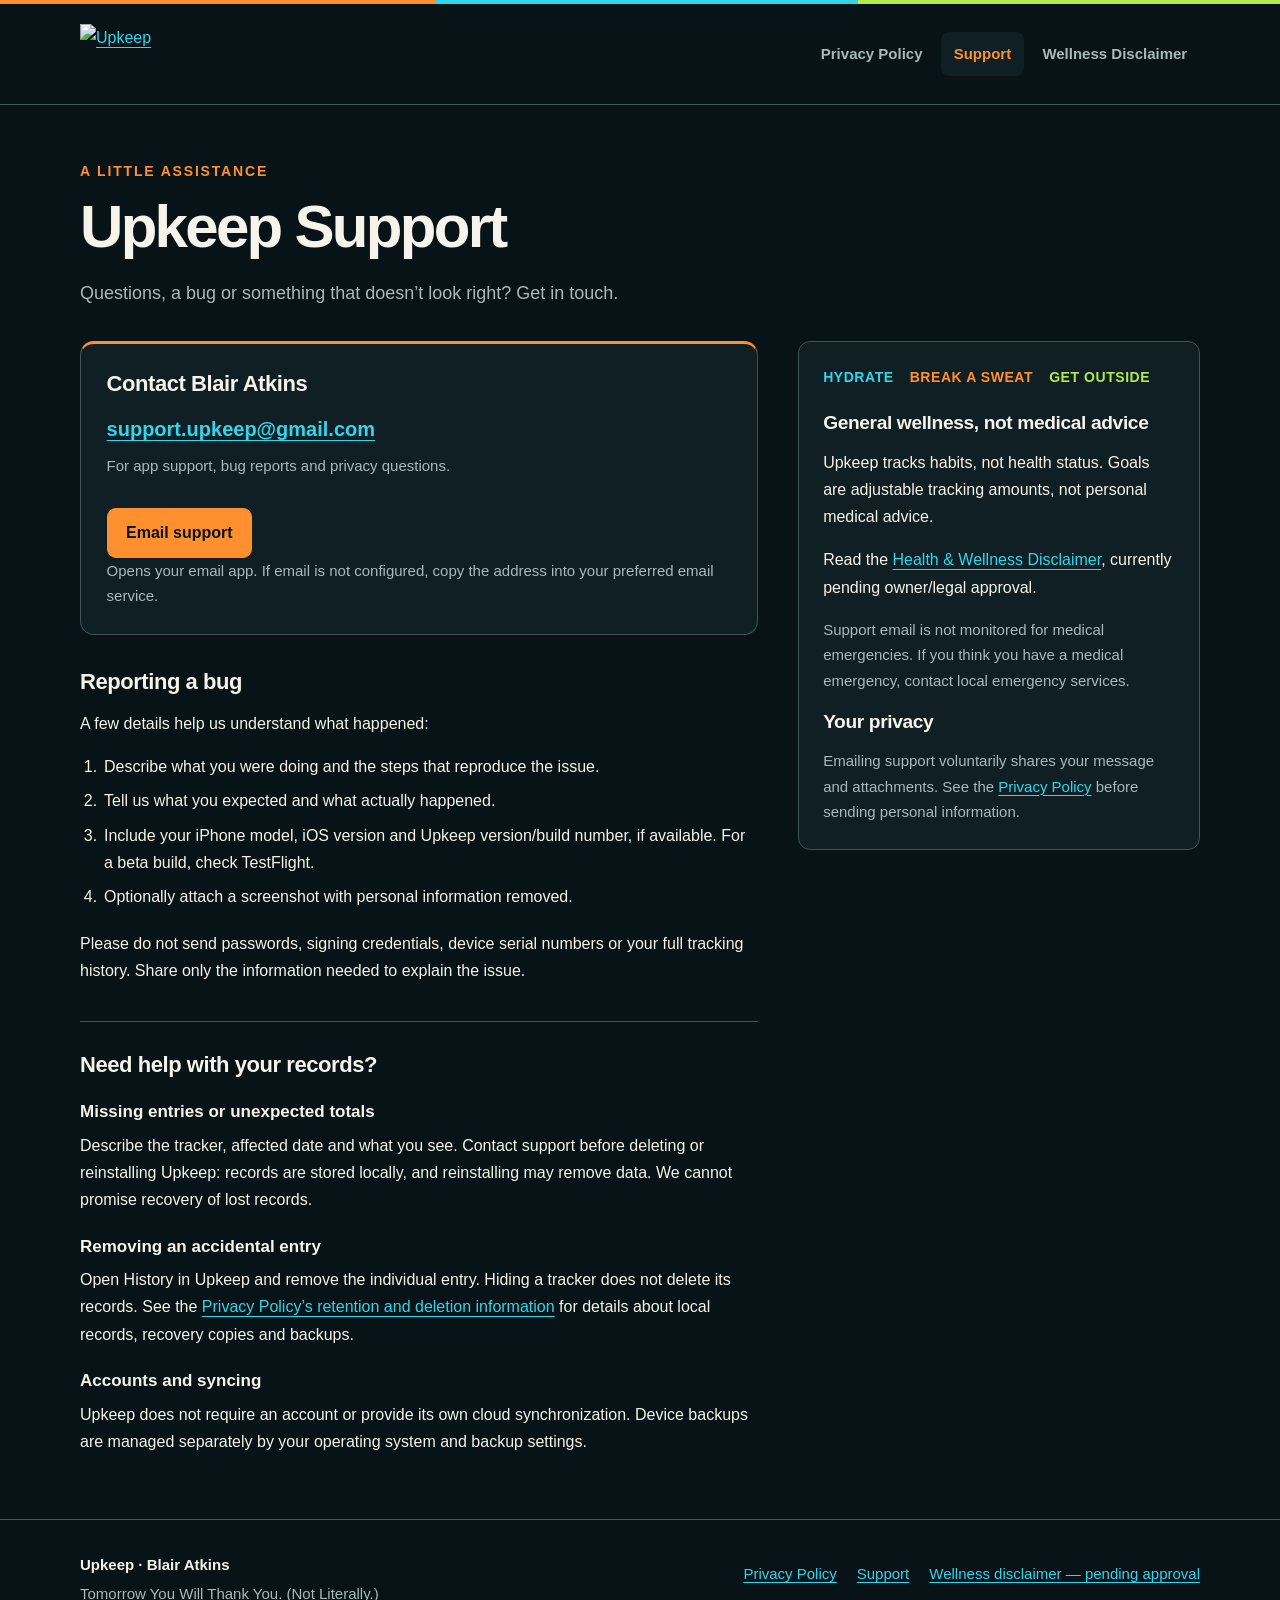
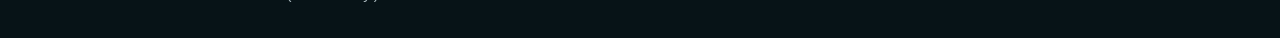
==== support.html @ 1b0d9594 "Add files via upload" ====
<!doctype html>
<html lang="en">
<head>
  <meta charset="utf-8">
  <meta name="viewport" content="width=device-width, initial-scale=1">
  <meta name="description" content="Get help with Upkeep. Contact Blair Atkins for support, bug reports and privacy questions.">
  <meta name="referrer" content="no-referrer">
  <meta http-equiv="Content-Security-Policy" content="default-src 'self'; script-src 'none'; style-src 'self'; img-src 'self'; font-src 'self'; connect-src 'none'; object-src 'none'; base-uri 'none'; form-action 'none'">
  <title>Support · Upkeep</title>
  <link rel="icon" type="image/png" href="assets/upkeep-icon.png">
  <link rel="stylesheet" href="styles.css">
</head>
<body>
  <a class="skip" href="#main">Skip to content</a>
  <header class="site-header"><div class="wrap header-inner"><a class="brand" href="index.html" aria-label="Upkeep Privacy Policy"><img src="assets/upkeep-wordmark.png" width="180" height="60" alt="Upkeep"></a><nav class="site-nav" aria-label="Main navigation"><a href="index.html">Privacy Policy</a><a href="support.html" aria-current="page">Support</a><a href="wellness.html">Wellness Disclaimer</a></nav></div></header>
  <main id="main" class="wrap" tabindex="-1">
    <div class="page-head"><p class="eyebrow">A little assistance</p><h1>Upkeep Support</h1><p class="lead">Questions, a bug or something that doesn’t look right? Get in touch.</p></div>
    <div class="layout support-layout">
      <article class="article">
        <div class="contact-card"><h2>Contact Blair Atkins</h2><a class="email-link" href="mailto:support.upkeep@gmail.com">support.upkeep@gmail.com</a><p class="small">For app support, bug reports and privacy questions.</p><a class="button" href="mailto:support.upkeep@gmail.com?subject=Upkeep%20support">Email support</a><p class="small">Opens your email app. If email is not configured, copy the address into your preferred email service.</p></div>
        <section><h2>Reporting a bug</h2><p>A few details help us understand what happened:</p><ol><li>Describe what you were doing and the steps that reproduce the issue.</li><li>Tell us what you expected and what actually happened.</li><li>Include your iPhone model, iOS version and Upkeep version/build number, if available. For a beta build, check TestFlight.</li><li>Optionally attach a screenshot with personal information removed.</li></ol><p>Please do not send passwords, signing credentials, device serial numbers or your full tracking history. Share only the information needed to explain the issue.</p></section>
        <section><h2>Need help with your records?</h2><h3>Missing entries or unexpected totals</h3><p>Describe the tracker, affected date and what you see. Contact support before deleting or reinstalling Upkeep: records are stored locally, and reinstalling may remove data. We cannot promise recovery of lost records.</p><h3>Removing an accidental entry</h3><p>Open History in Upkeep and remove the individual entry. Hiding a tracker does not delete its records. See the <a href="index.html#retention">Privacy Policy’s retention and deletion information</a> for details about local records, recovery copies and backups.</p><h3>Accounts and syncing</h3><p>Upkeep does not require an account or provide its own cloud synchronization. Device backups are managed separately by your operating system and backup settings.</p></section>
      </article>
      <aside class="support-aside"><div class="pillar-list" aria-label="Upkeep pillars"><span class="water">HYDRATE</span><span class="exercise">BREAK A SWEAT</span><span class="outside">GET OUTSIDE</span></div><h2>General wellness, not medical advice</h2><p>Upkeep tracks habits, not health status. Goals are adjustable tracking amounts, not personal medical advice.</p><p>Read the <a href="wellness.html">Health &amp; Wellness Disclaimer</a>, currently pending owner/legal approval.</p><p class="small">Support email is not monitored for medical emergencies. If you think you have a medical emergency, contact local emergency services.</p><h2>Your privacy</h2><p class="small">Emailing support voluntarily shares your message and attachments. See the <a href="index.html#links">Privacy Policy</a> before sending personal information.</p></aside>
    </div>
  </main>
  <footer class="site-footer"><div class="wrap footer-inner"><div><p class="footer-name">Upkeep · Blair Atkins</p><p>Tomorrow You Will Thank You. (Not Literally.)</p></div><nav class="footer-nav" aria-label="Footer navigation"><a href="index.html">Privacy Policy</a><a href="support.html">Support</a><a href="wellness.html">Wellness disclaimer — pending approval</a></nav></div></footer>
</body>
</html>
---- styles.css ----
:root{color-scheme:dark;--bg:#071317;--surface:#101f24;--elevated:#17282e;--ink:#f6f3ea;--muted:#a9b8bd;--line:#42535a;--orange:#ff902d;--cyan:#32d5ea;--lime:#b5e84f;font-family:-apple-system,BlinkMacSystemFont,"Segoe UI",sans-serif;font-size:16px;line-height:1.7}
*{box-sizing:border-box}
html{scroll-padding-top:2rem}
body{margin:0;background:var(--bg);color:var(--ink)}
body:before{content:"";display:block;height:4px;background:linear-gradient(90deg,var(--orange) 0 34%,var(--cyan) 34% 67%,var(--lime) 67%)}
a{color:var(--cyan);text-underline-offset:.22em;text-decoration-thickness:1px;overflow-wrap:anywhere}
a:hover{text-decoration-thickness:2px}
a:focus-visible,summary:focus-visible{outline:3px solid var(--cyan);outline-offset:5px;border-radius:3px}
.skip{position:absolute;top:-6rem;left:1rem;z-index:5;background:var(--ink);color:var(--bg);padding:.7rem 1rem}
.skip:focus{top:1rem}
.wrap{width:min(1120px,calc(100% - 3rem));margin-inline:auto}
.site-header{border-bottom:1px solid var(--line)}
.header-inner{display:flex;justify-content:space-between;align-items:center;gap:1.5rem;min-height:100px;padding-block:.6rem}
.brand{display:inline-flex;align-items:center;flex-shrink:0}
.brand img{display:block;width:180px;height:60px;object-fit:contain}
.site-nav{display:flex;align-items:center;gap:.35rem;flex-wrap:wrap}
.site-nav a{display:inline-flex;align-items:center;min-height:44px;padding:.45rem .8rem;text-decoration:none;color:var(--muted);border-radius:8px;font-size:.9375rem;font-weight:600}
.site-nav a:hover{color:var(--ink);background:var(--surface)}
.site-nav a[aria-current=page]{color:var(--orange);background:var(--surface)}
.page-head{padding-block:3.5rem 2rem;max-width:800px}
.eyebrow{font-size:.875rem;line-height:1.5;font-weight:700;letter-spacing:.13em;text-transform:uppercase;color:var(--orange);margin:0 0 .8rem}
h1{font-size:clamp(2.25rem,5.5vw,3.75rem);line-height:1.08;letter-spacing:-.045em;margin:0 0 1.15rem;font-weight:800}
.lead{font-size:1.125rem;line-height:1.7;color:var(--muted);max-width:690px;margin:0}
.page-meta{display:flex;gap:.5rem 1.5rem;flex-wrap:wrap;color:var(--muted);font-size:.9375rem;margin:1.25rem 0 0}
.page-meta strong{color:var(--ink);font-weight:600}
.layout{display:grid;grid-template-columns:230px minmax(0,1fr);gap:3.25rem;align-items:start;padding-bottom:4rem}
.toc{position:sticky;top:2rem;padding:1.2rem;border:1px solid var(--line);border-radius:12px;background:var(--surface)}
.toc h2{font-size:.875rem;letter-spacing:.1em;text-transform:uppercase;margin:0 0 .65rem;color:var(--muted)}
.toc ul{list-style:none;margin:0;padding:0}
.toc a{display:block;padding:.4rem 0;color:var(--ink);font-size:.9375rem;text-decoration:none;line-height:1.5}
.toc a:hover{color:var(--cyan);text-decoration:underline}
.article{min-width:0;max-width:760px}
.article section+section{margin-top:2.25rem;padding-top:1.75rem;border-top:1px solid var(--line)}
h2{font-size:1.375rem;line-height:1.35;letter-spacing:-.02em;margin:0 0 .8rem;font-weight:700}
h3{font-size:1.0625rem;line-height:1.5;margin:1.25rem 0 .45rem}
p{margin:0 0 1rem}
p:last-child{margin-bottom:0}
ul,ol{padding-left:1.35rem;margin:.5rem 0 1.25rem}
li{padding-left:.15rem;margin-bottom:.45rem}
.note{padding:1.25rem 1.4rem;border:1px solid var(--line);border-left:3px solid var(--cyan);border-radius:10px;background:var(--surface);margin:0 0 2rem}
.note p{color:var(--muted)}
.note strong{color:var(--ink)}
.pending{border-left-color:var(--orange)}
.pending .status{display:block;color:var(--orange);font-size:.875rem;font-weight:750;letter-spacing:.04em;margin-bottom:.5rem}
.contact-card{padding:1.6rem;border:1px solid var(--line);border-top:3px solid var(--orange);border-radius:14px;background:var(--surface);margin-bottom:2rem}
.contact-card h2{margin-bottom:.4rem}
.email-link{display:inline-flex;align-items:center;min-height:48px;font-size:clamp(1rem,2.3vw,1.25rem);font-weight:650}
.button{display:inline-flex;align-items:center;justify-content:center;min-height:48px;border:1px solid var(--orange);padding:.65rem 1.15rem;border-radius:9px;background:var(--orange);color:var(--bg);font-weight:750;text-decoration:none;margin:.8rem 0 0}
.button:hover{background:#ffad64}
.small{font-size:.9375rem;color:var(--muted)}
.support-layout{grid-template-columns:minmax(0,1.35fr) minmax(260px,.8fr);gap:2.5rem}
.support-aside{padding:1.5rem;border-radius:12px;background:var(--surface);border:1px solid var(--line)}
.support-aside h2{font-size:1.2rem}
.pillar-list{display:flex;gap:1rem;flex-wrap:wrap;font-size:.875rem;font-weight:750;letter-spacing:.04em;margin:0 0 1.3rem}
.water{color:var(--cyan)}.exercise{color:var(--orange)}.outside{color:var(--lime)}
.site-footer{border-top:1px solid var(--line);padding-block:2rem;color:var(--muted);font-size:.9375rem}
.footer-inner{display:flex;align-items:flex-start;justify-content:space-between;gap:1.5rem;flex-wrap:wrap}
.footer-name{color:var(--ink);font-weight:700;margin-bottom:.2rem}
.footer-nav{display:flex;gap:.2rem 1.25rem;flex-wrap:wrap}
.footer-nav a{min-height:44px;display:inline-flex;align-items:center}
@media(max-width:800px){.layout,.support-layout{grid-template-columns:1fr;gap:1.75rem}.toc{position:static}.toc ul{display:grid;grid-template-columns:repeat(2,minmax(0,1fr));column-gap:1rem}.header-inner{align-items:flex-start;flex-direction:column;gap:0;padding-block:.8rem}.brand img{width:165px;height:55px}.site-nav{width:100%;gap:.15rem}.site-nav a{padding-inline:.65rem}.page-head{padding-block:2.25rem 1.5rem}.layout{padding-bottom:2.5rem}}
@media(max-width:420px){.wrap{width:calc(100% - 2rem)}.toc ul{grid-template-columns:1fr}.site-nav a{font-size:.875rem;padding-inline:.55rem}.contact-card{padding:1.2rem}.note{padding:1.1rem}.footer-nav{flex-direction:column;gap:0}}
@media(prefers-reduced-motion:no-preference){html{scroll-behavior:smooth}}
@media print{html{color-scheme:light}body{background:white;color:black}body:before,.site-header,.site-footer,.toc,.skip,.button{display:none}.wrap{width:100%}.layout,.support-layout{display:block}.article{max-width:none}.page-head{padding-top:0}.lead,.page-meta,.small,.note p{color:#333}a{color:#111}.note,.contact-card,.support-aside{background:white;border-color:#666}.note strong,.page-meta strong{color:black}h2,h3{break-after:avoid}section{break-inside:auto}}
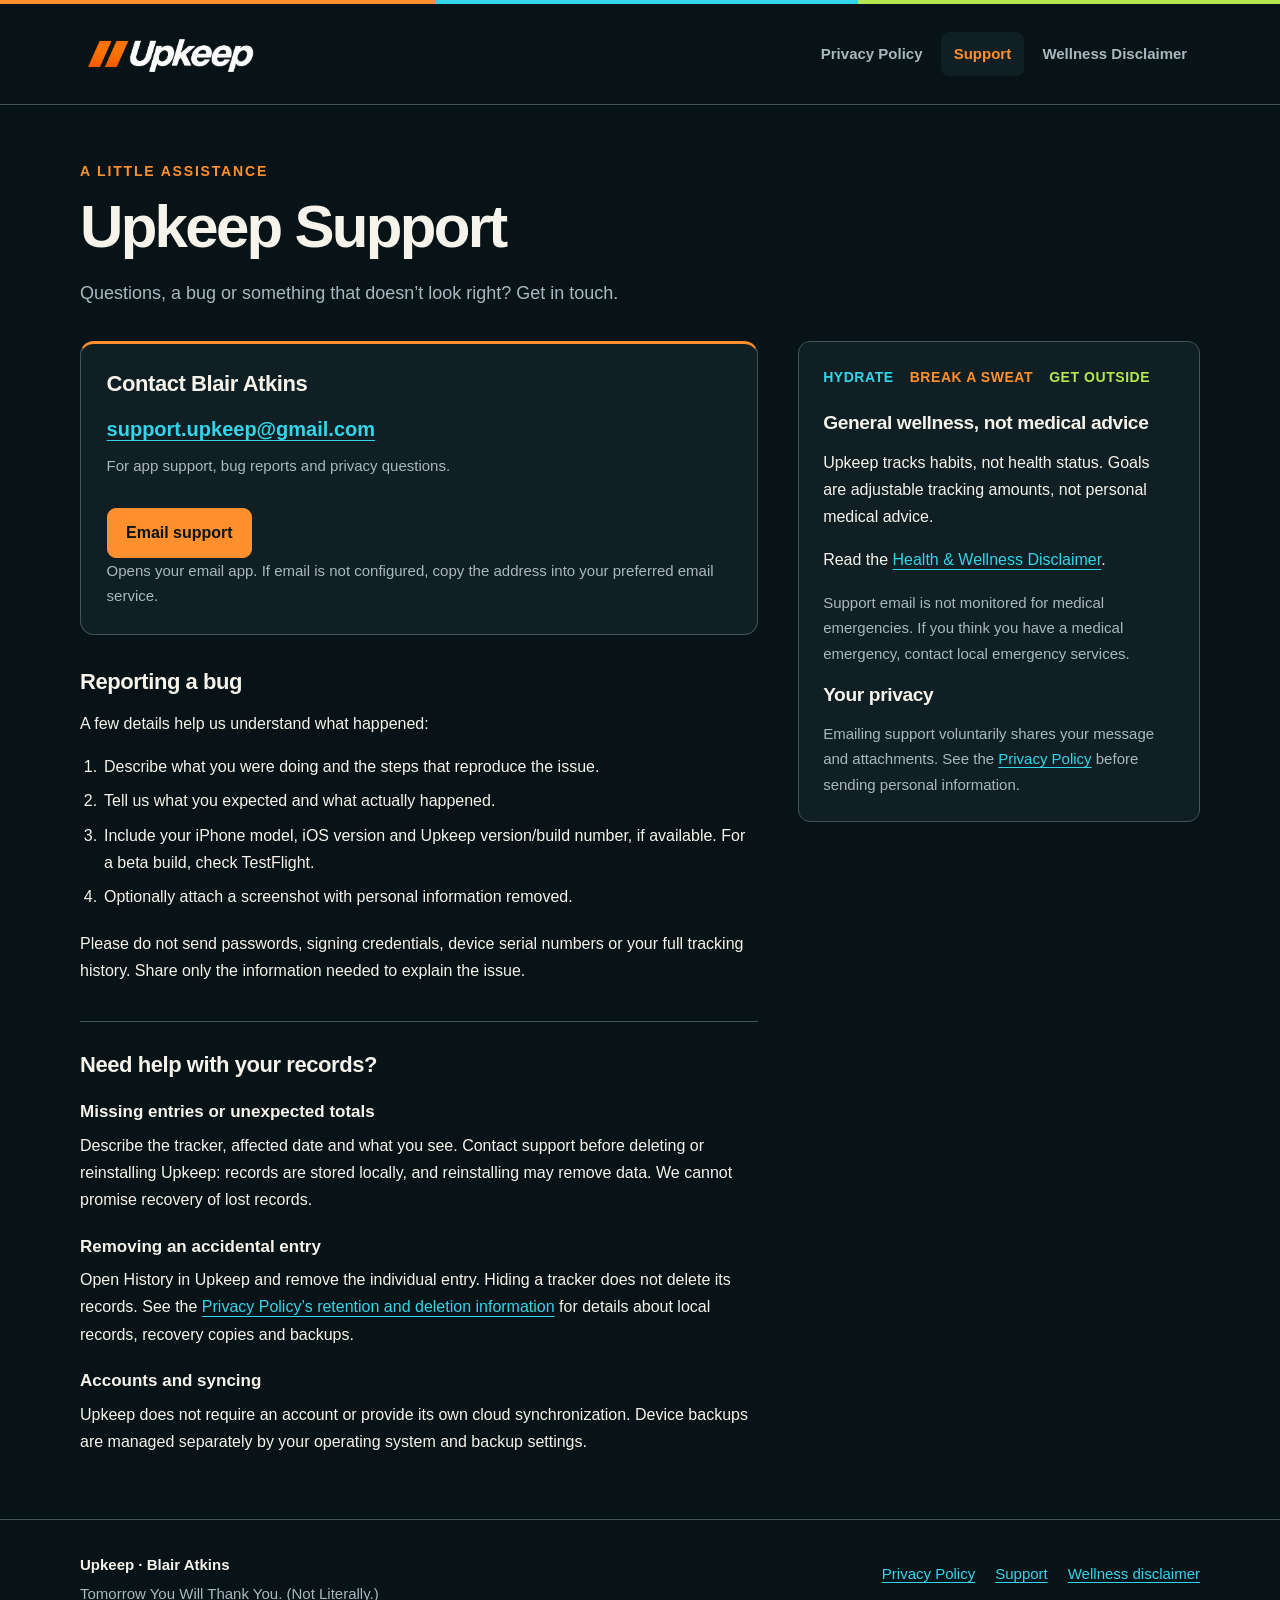
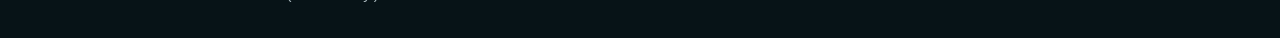
==== commit 5420da9e: "Approve wellness disclaimer for TestFlight beta" ====
--- a/support.html
+++ b/support.html
@@ -21,9 +21,9 @@
         <section><h2>Reporting a bug</h2><p>A few details help us understand what happened:</p><ol><li>Describe what you were doing and the steps that reproduce the issue.</li><li>Tell us what you expected and what actually happened.</li><li>Include your iPhone model, iOS version and Upkeep version/build number, if available. For a beta build, check TestFlight.</li><li>Optionally attach a screenshot with personal information removed.</li></ol><p>Please do not send passwords, signing credentials, device serial numbers or your full tracking history. Share only the information needed to explain the issue.</p></section>
         <section><h2>Need help with your records?</h2><h3>Missing entries or unexpected totals</h3><p>Describe the tracker, affected date and what you see. Contact support before deleting or reinstalling Upkeep: records are stored locally, and reinstalling may remove data. We cannot promise recovery of lost records.</p><h3>Removing an accidental entry</h3><p>Open History in Upkeep and remove the individual entry. Hiding a tracker does not delete its records. See the <a href="index.html#retention">Privacy Policy’s retention and deletion information</a> for details about local records, recovery copies and backups.</p><h3>Accounts and syncing</h3><p>Upkeep does not require an account or provide its own cloud synchronization. Device backups are managed separately by your operating system and backup settings.</p></section>
       </article>
-      <aside class="support-aside"><div class="pillar-list" aria-label="Upkeep pillars"><span class="water">HYDRATE</span><span class="exercise">BREAK A SWEAT</span><span class="outside">GET OUTSIDE</span></div><h2>General wellness, not medical advice</h2><p>Upkeep tracks habits, not health status. Goals are adjustable tracking amounts, not personal medical advice.</p><p>Read the <a href="wellness.html">Health &amp; Wellness Disclaimer</a>, currently pending owner/legal approval.</p><p class="small">Support email is not monitored for medical emergencies. If you think you have a medical emergency, contact local emergency services.</p><h2>Your privacy</h2><p class="small">Emailing support voluntarily shares your message and attachments. See the <a href="index.html#links">Privacy Policy</a> before sending personal information.</p></aside>
+      <aside class="support-aside"><div class="pillar-list" aria-label="Upkeep pillars"><span class="water">HYDRATE</span><span class="exercise">BREAK A SWEAT</span><span class="outside">GET OUTSIDE</span></div><h2>General wellness, not medical advice</h2><p>Upkeep tracks habits, not health status. Goals are adjustable tracking amounts, not personal medical advice.</p><p>Read the <a href="wellness.html">Health &amp; Wellness Disclaimer</a>.</p><p class="small">Support email is not monitored for medical emergencies. If you think you have a medical emergency, contact local emergency services.</p><h2>Your privacy</h2><p class="small">Emailing support voluntarily shares your message and attachments. See the <a href="index.html#links">Privacy Policy</a> before sending personal information.</p></aside>
     </div>
   </main>
-  <footer class="site-footer"><div class="wrap footer-inner"><div><p class="footer-name">Upkeep · Blair Atkins</p><p>Tomorrow You Will Thank You. (Not Literally.)</p></div><nav class="footer-nav" aria-label="Footer navigation"><a href="index.html">Privacy Policy</a><a href="support.html">Support</a><a href="wellness.html">Wellness disclaimer — pending approval</a></nav></div></footer>
+  <footer class="site-footer"><div class="wrap footer-inner"><div><p class="footer-name">Upkeep · Blair Atkins</p><p>Tomorrow You Will Thank You. (Not Literally.)</p></div><nav class="footer-nav" aria-label="Footer navigation"><a href="index.html">Privacy Policy</a><a href="support.html">Support</a><a href="wellness.html">Wellness disclaimer</a></nav></div></footer>
 </body>
 </html>
